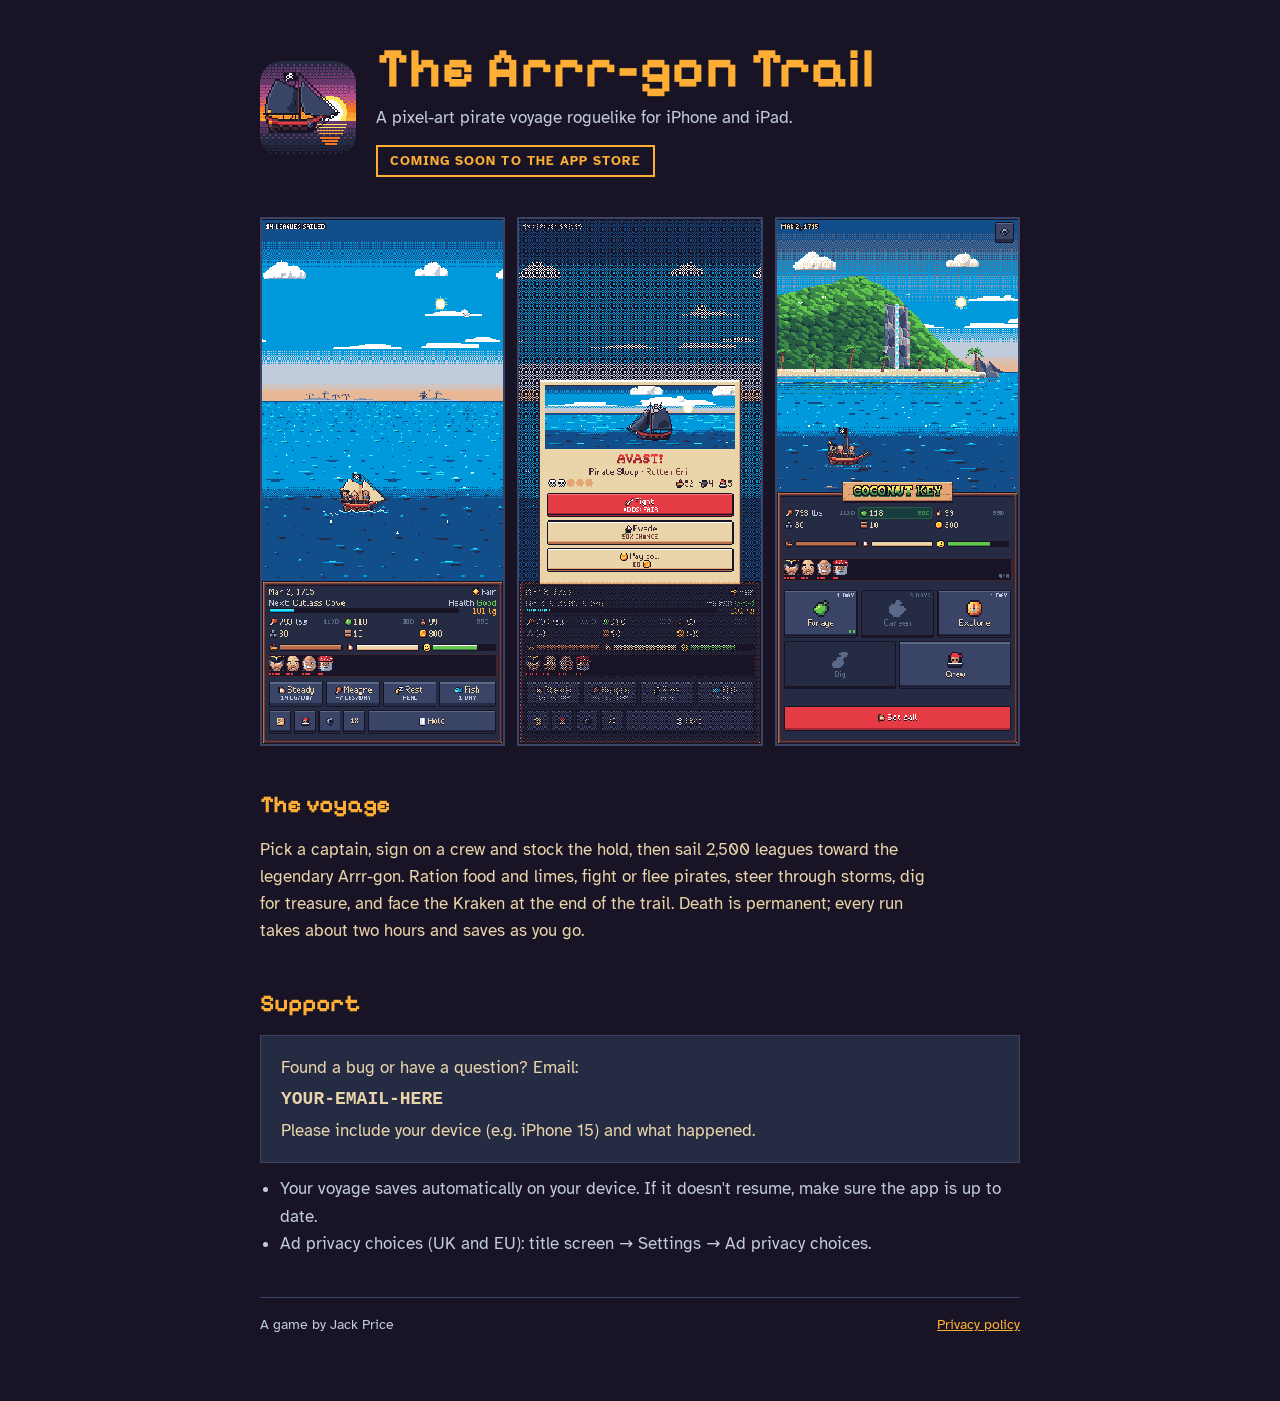
==== index.html @ aa1bb410 "Add files via upload" ====
<!doctype html>
<html lang="en"><head><meta charset="utf-8"><meta name="viewport" content="width=device-width,initial-scale=1"><meta name="theme-color" content="#181425"><link rel="icon" href="icon.png"><link rel="preconnect" href="https://fonts.googleapis.com"><link rel="preconnect" href="https://fonts.gstatic.com" crossorigin><link rel="stylesheet" href="https://fonts.googleapis.com/css2?family=Pixelify+Sans:wght@700&family=Atkinson+Hyperlegible:wght@400;700&display=swap"><link rel="stylesheet" href="style.css">
<title>The Arrr-gon Trail</title>
<meta name="description" content="A pixel-art pirate voyage roguelike for iPhone and iPad.">
</head><body><main>
<header class="hero">
  <img src="icon.png" alt="The Arrr-gon Trail app icon">
  <div><h1>The <span class="nw">Arrr-gon</span> Trail</h1>
  <p class="tag">A pixel-art pirate voyage roguelike for iPhone and iPad.</p>
  <span class="badge">Coming soon to the App Store</span></div>
</header>

<div class="shots">
  <img src="shot-sail.png" alt="The ship sailing on open sea with the supplies panel below" width="440" height="956">
  <img src="shot-avast.png" alt="An 'Avast!' encounter with a pirate sloop, choosing to fight, evade or pay" width="440" height="956">
  <img src="shot-island.png" alt="Anchored off Coconut Key with options to forage, explore and dig" width="440" height="956">
</div>

<section>
  <h2>The voyage</h2>
  <p>Pick a captain, sign on a crew and stock the hold, then sail 2,500 leagues toward the legendary Arrr-gon. Ration food and limes, fight or flee pirates, steer through storms, dig for treasure, and face the Kraken at the end of the trail. Death is permanent; every run takes about two hours and saves as you go.</p>
</section>

<section id="support">
  <h2>Support</h2>
  <div class="box">
    <p>Found a bug or have a question? Email:</p>
    <p class="mail">YOUR-EMAIL-HERE</p>
    <p>Please include your device (e.g. iPhone 15) and what happened.</p>
  </div>
  <ul>
    <li>Your voyage saves automatically on your device. If it doesn't resume, make sure the app is up to date.</li>
    <li>Ad privacy choices (UK and EU): title screen → Settings → Ad privacy choices.</li>
  </ul>
</section>

<footer><span>A game by Jack Price</span><a href="privacy.html">Privacy policy</a></footer>
</main></body></html>
---- style.css ----
:root{--bg:#181425;--panel:#262b44;--ink:#ead4aa;--muted:#c0cbdc;--gold:#feae34;--line:#3a4466;
--display:"Pixelify Sans",ui-monospace,Menlo,monospace;--body:"Atkinson Hyperlegible",system-ui,-apple-system,"Segoe UI",sans-serif}
*{box-sizing:border-box}
html{background:var(--bg)}
body{margin:0;color:var(--ink);font:17px/1.6 var(--body);padding:0 16px}
main{max-width:760px;margin:0 auto;padding-block:40px 64px;display:grid;gap:40px}
h1,h2{font-family:var(--display);font-weight:700;margin:0;text-wrap:balance}
.nw{white-space:nowrap}
h1{font-size:clamp(30px,8vw,56px);line-height:1;color:var(--gold)}
h2{font-size:24px;color:var(--gold)}
p{margin:0;max-width:62ch}
a{color:var(--gold)}
a:focus-visible{outline:2px solid var(--gold);outline-offset:3px}
.hero{display:grid;grid-template-columns:96px 1fr;gap:20px;align-items:center}
.hero img{width:96px;height:96px;image-rendering:pixelated;border-radius:22px}
.tag{color:var(--muted);margin-top:8px}
.badge{display:inline-block;margin-top:14px;font:700 13px var(--body);letter-spacing:.08em;text-transform:uppercase;border:2px solid var(--gold);color:var(--gold);padding:6px 12px}
.shots{display:grid;grid-template-columns:repeat(3,1fr);gap:12px}
.shots img{width:100%;height:auto;image-rendering:pixelated;border:2px solid var(--line);display:block}
section{display:grid;gap:12px}
ul{margin:0;padding-left:20px;color:var(--muted)}
.box{background:var(--panel);border:1px solid var(--line);padding:18px 20px;display:grid;gap:8px}
.mail{font:600 18px ui-monospace,Menlo,monospace;color:var(--ink);overflow-wrap:anywhere}
footer{color:var(--muted);font-size:14px;display:flex;gap:16px;flex-wrap:wrap;justify-content:space-between;border-top:1px solid var(--line);padding-top:16px}
.policy p,.policy li{color:var(--muted)}
.policy h2{font-size:20px;margin-top:8px}
@media (max-width:480px){.hero{grid-template-columns:72px 1fr}.hero img{width:72px;height:72px;border-radius:16px}.shots{gap:8px}}
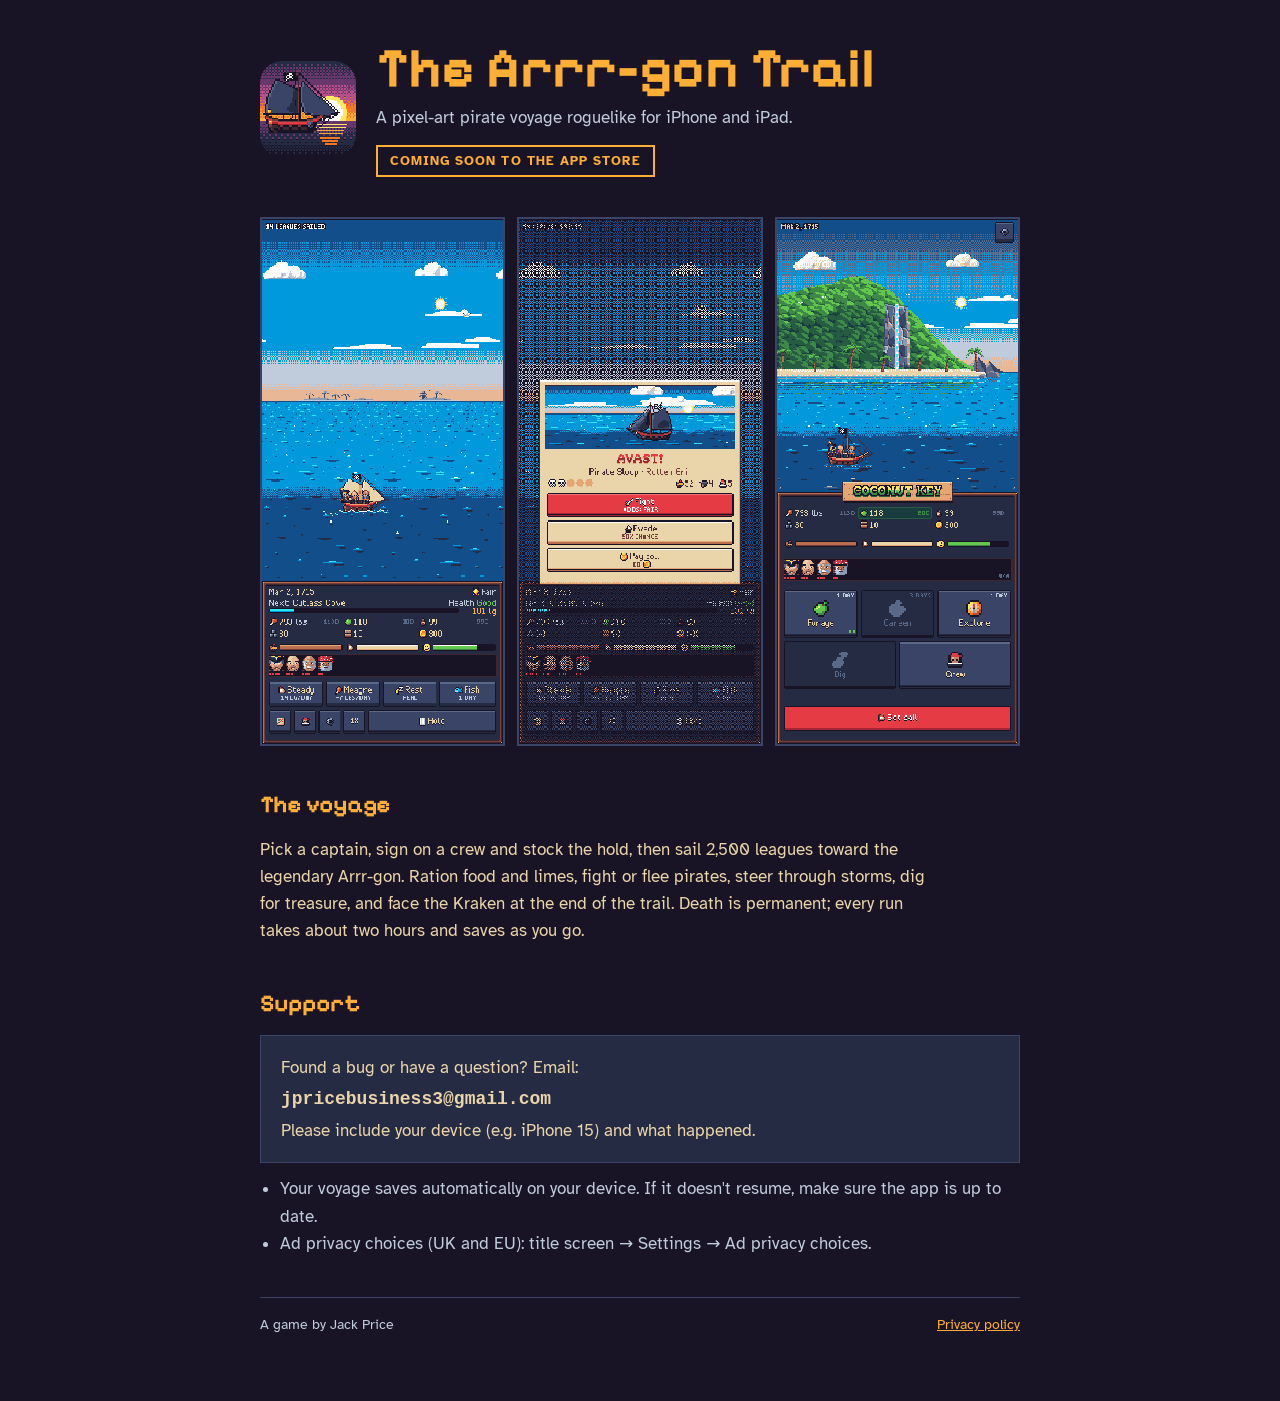
==== commit ef47bdf6: "Update index.html" ====
--- a/index.html
+++ b/index.html
@@ -25,7 +25,7 @@
   <h2>Support</h2>
   <div class="box">
     <p>Found a bug or have a question? Email:</p>
-    <p class="mail">YOUR-EMAIL-HERE</p>
+    <p class="mail">jpricebusiness3@gmail.com</p>
     <p>Please include your device (e.g. iPhone 15) and what happened.</p>
   </div>
   <ul>
